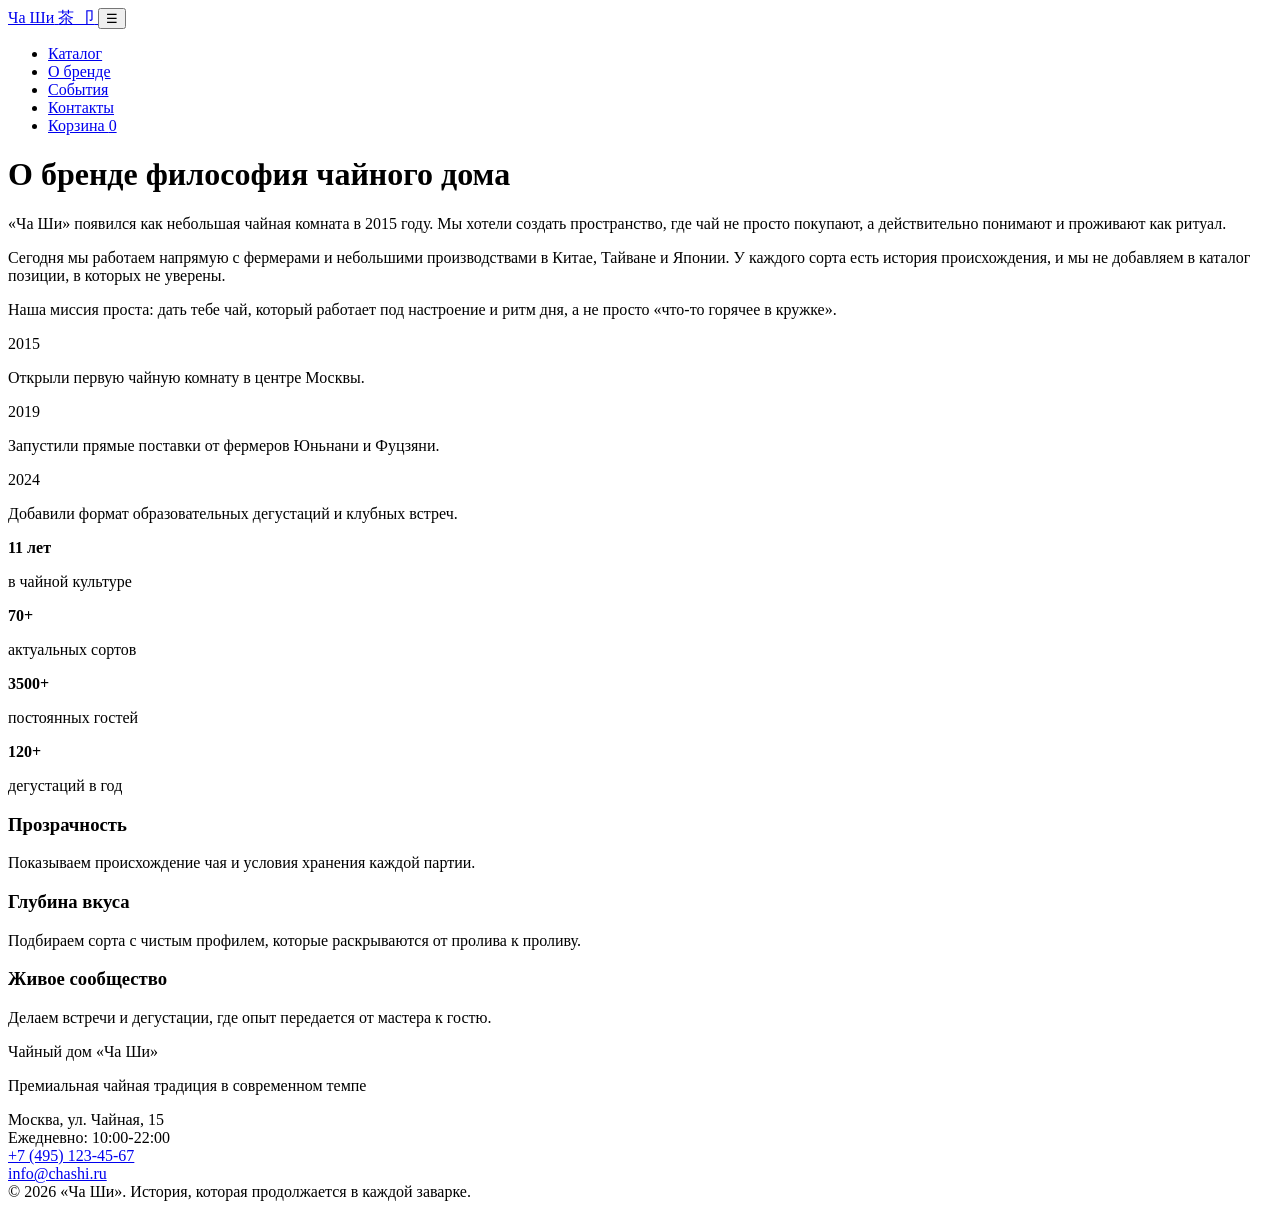
==== about.html @ 5fd5b5be "Add files via upload" ====
<!DOCTYPE html>
<html lang="ru">
<head>
    <meta charset="UTF-8">
    <meta name="viewport" content="width=device-width, initial-scale=1.0">
    <title>О бренде — Ча Ши</title>
    <meta name="description" content="История и философия чайного дома Ча Ши: прямые поставки, уважение к традициям и внимание к качеству.">
    <meta name="theme-color" content="#2f2119">
    <link rel="preconnect" href="https://fonts.googleapis.com">
    <link rel="preconnect" href="https://fonts.gstatic.com" crossorigin>
    <link href="https://fonts.googleapis.com/css2?family=Cormorant+Garamond:wght@500;600;700&family=Manrope:wght@400;500;600;700;800&family=Noto+Serif+SC:wght@500;700&display=swap" rel="stylesheet">
    <link rel="stylesheet" href="css/style.css">
</head>
<body>
    <header class="site-header">
        <div class="header-container">
            <a href="index.html" class="logo" aria-label="Ча Ши — главная">
                <span class="logo-main">Ча Ши</span>
                <span class="logo-chinese">茶 卩</span>
            </a>
            <button class="mobile-toggle" aria-label="Открыть меню" aria-expanded="false" aria-controls="primary-nav">☰</button>
            <nav class="nav-menu" id="primary-nav">
                <ul>
                    <li><a href="catalog.html">Каталог</a></li>
                    <li><a href="about.html" class="active">О бренде</a></li>
                    <li><a href="events.html">События</a></li>
                    <li><a href="contacts.html">Контакты</a></li>
                    <li><a href="cart.html" class="cart-link" aria-label="Перейти в корзину">Корзина <span class="cart-count">0</span></a></li>
                </ul>
            </nav>
        </div>
    </header>

    <main class="about-main">
        <h1 class="section-title">О бренде <span>философия чайного дома</span></h1>

        <div class="about-content">
            <section class="about-text">
                <p>«Ча Ши» появился как небольшая чайная комната в 2015 году. Мы хотели создать пространство, где чай не просто покупают, а действительно понимают и проживают как ритуал.</p>
                <p>Сегодня мы работаем напрямую с фермерами и небольшими производствами в Китае, Тайване и Японии. У каждого сорта есть история происхождения, и мы не добавляем в каталог позиции, в которых не уверены.</p>
                <p>Наша миссия проста: дать тебе чай, который работает под настроение и ритм дня, а не просто «что-то горячее в кружке».</p>

                <div class="timeline" aria-label="Ключевые этапы развития">
                    <article class="timeline-item">
                        <div class="timeline-year">2015</div>
                        <p>Открыли первую чайную комнату в центре Москвы.</p>
                    </article>
                    <article class="timeline-item">
                        <div class="timeline-year">2019</div>
                        <p>Запустили прямые поставки от фермеров Юньнани и Фуцзяни.</p>
                    </article>
                    <article class="timeline-item">
                        <div class="timeline-year">2024</div>
                        <p>Добавили формат образовательных дегустаций и клубных встреч.</p>
                    </article>
                </div>
            </section>

            <aside class="about-side">
                <div class="about-image" role="img" aria-label="Атмосфера чайного дома"></div>
                <div class="about-stats">
                    <article class="stat-card">
                        <strong>11 лет</strong>
                        <p>в чайной культуре</p>
                    </article>
                    <article class="stat-card">
                        <strong>70+</strong>
                        <p>актуальных сортов</p>
                    </article>
                    <article class="stat-card">
                        <strong>3500+</strong>
                        <p>постоянных гостей</p>
                    </article>
                    <article class="stat-card">
                        <strong>120+</strong>
                        <p>дегустаций в год</p>
                    </article>
                </div>
            </aside>
        </div>

        <section class="values-grid" aria-label="Ценности бренда">
            <article class="value-card">
                <h3>Прозрачность</h3>
                <p>Показываем происхождение чая и условия хранения каждой партии.</p>
            </article>
            <article class="value-card">
                <h3>Глубина вкуса</h3>
                <p>Подбираем сорта с чистым профилем, которые раскрываются от пролива к проливу.</p>
            </article>
            <article class="value-card">
                <h3>Живое сообщество</h3>
                <p>Делаем встречи и дегустации, где опыт передается от мастера к гостю.</p>
            </article>
        </section>
    </main>

    <footer class="site-footer">
        <div class="footer-grid">
            <div>
                <div class="footer-brand">Чайный дом «Ча Ши»</div>
                <p class="footer-item">Премиальная чайная традиция в современном темпе</p>
            </div>
            <div>
                <div class="footer-item">Москва, ул. Чайная, 15</div>
                <div class="footer-item">Ежедневно: 10:00-22:00</div>
            </div>
            <div>
                <div class="footer-item"><a href="tel:+74951234567">+7 (495) 123-45-67</a></div>
                <div class="footer-item"><a href="mailto:info@chashi.ru">info@chashi.ru</a></div>
            </div>
        </div>
        <div class="footer-bottom">© 2026 «Ча Ши». История, которая продолжается в каждой заварке.</div>
    </footer>

    <script src="js/main.js"></script>
</body>
</html>
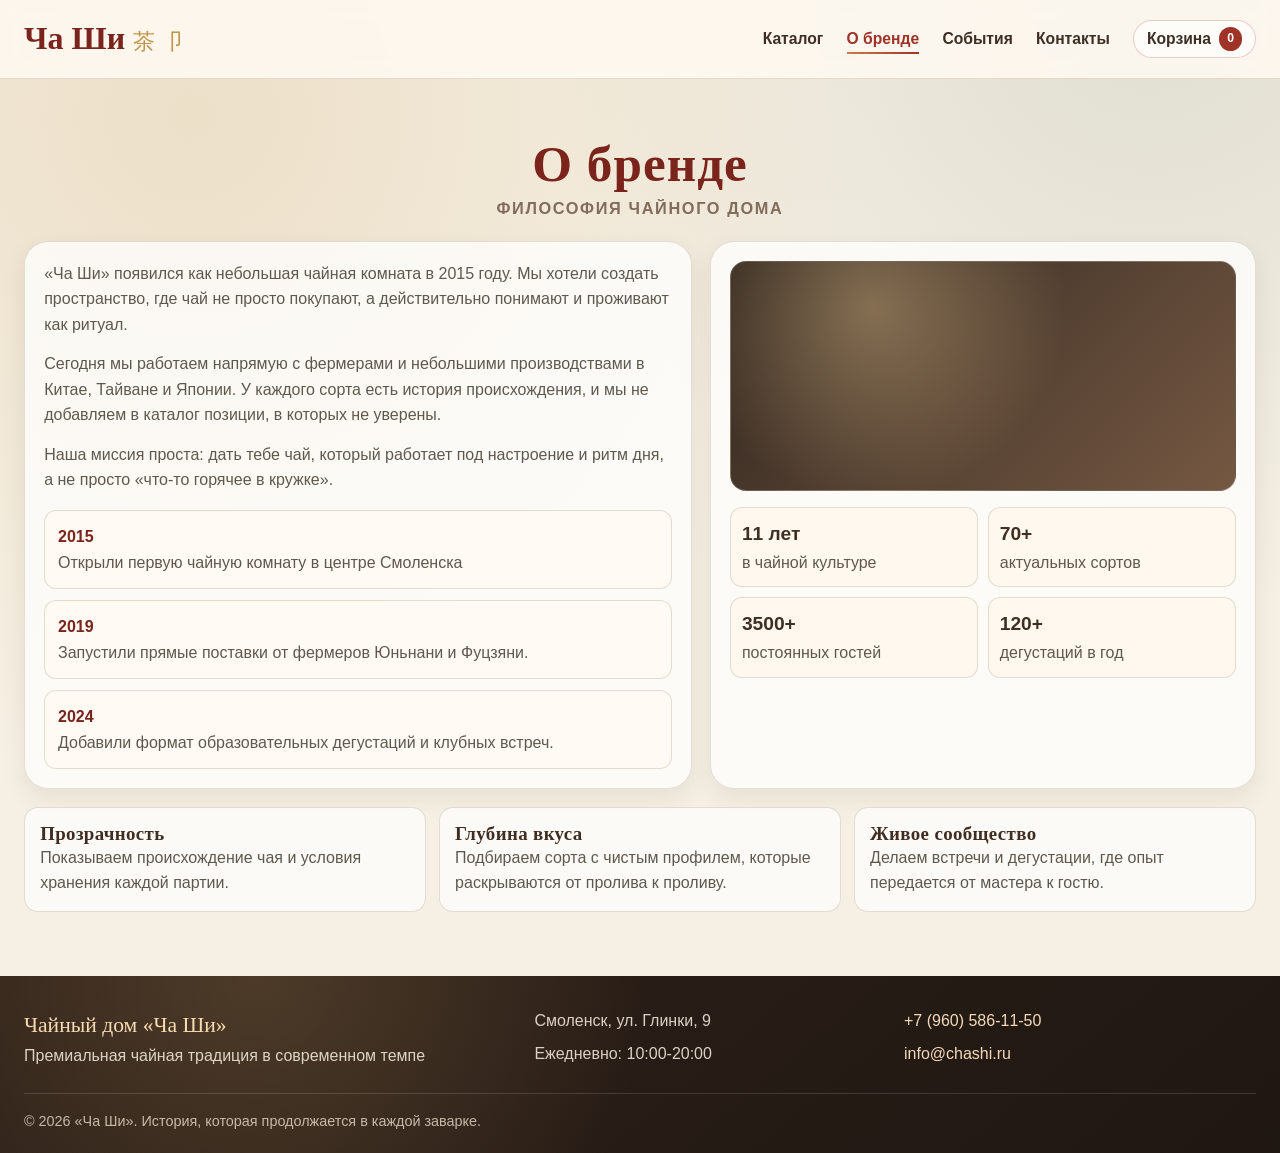
==== commit 75ae56df: "Update about.html" ====
--- a/about.html
+++ b/about.html
@@ -43,7 +43,7 @@
                 <div class="timeline" aria-label="Ключевые этапы развития">
                     <article class="timeline-item">
                         <div class="timeline-year">2015</div>
-                        <p>Открыли первую чайную комнату в центре Москвы.</p>
+                        <p>Открыли первую чайную комнату в центре Смоленска</p>
                     </article>
                     <article class="timeline-item">
                         <div class="timeline-year">2019</div>
@@ -102,11 +102,11 @@
                 <p class="footer-item">Премиальная чайная традиция в современном темпе</p>
             </div>
             <div>
-                <div class="footer-item">Москва, ул. Чайная, 15</div>
-                <div class="footer-item">Ежедневно: 10:00-22:00</div>
+                <div class="footer-item">Смоленск, ул. Глинки, 9</div>
+                <div class="footer-item">Ежедневно: 10:00-20:00</div>
             </div>
             <div>
-                <div class="footer-item"><a href="tel:+74951234567">+7 (495) 123-45-67</a></div>
+                <div class="footer-item"><a href="tel:+74951234567">+7 (960) 586-11-50</a></div>
                 <div class="footer-item"><a href="mailto:info@chashi.ru">info@chashi.ru</a></div>
             </div>
         </div>
--- a/css/style.css
+++ b/css/style.css
@@ -0,0 +1,1316 @@
+/* ===== Premium UI refresh for Cha Shi ===== */
+* {
+    margin: 0;
+    padding: 0;
+    box-sizing: border-box;
+}
+
+:root {
+    --bg: #f6f0e4;
+    --surface: #fffaf2;
+    --surface-soft: #f2e7d5;
+    --ink: #201b15;
+    --ink-muted: #5f584f;
+    --accent: #9f3328;
+    --accent-strong: #7a241c;
+    --accent-soft: #cc7d48;
+    --olive: #436249;
+    --gold: #bd8e40;
+    --line: rgba(62, 44, 29, 0.14);
+    --shadow-sm: 0 10px 24px rgba(47, 33, 23, 0.08);
+    --shadow-md: 0 20px 46px rgba(44, 30, 21, 0.14);
+    --radius-md: 16px;
+    --radius-lg: 24px;
+    --font-sans: "Manrope", "Segoe UI", sans-serif;
+    --font-serif: "Cormorant Garamond", "Times New Roman", serif;
+    --font-accent: "Noto Serif SC", serif;
+    --transition: 220ms ease;
+}
+
+html {
+    scroll-behavior: smooth;
+}
+
+body {
+    min-height: 100vh;
+    display: flex;
+    flex-direction: column;
+    font-family: var(--font-sans);
+    line-height: 1.6;
+    color: var(--ink);
+    background:
+        radial-gradient(circle at 15% 10%, rgba(188, 142, 64, 0.17) 0, transparent 45%),
+        radial-gradient(circle at 90% 0, rgba(67, 98, 73, 0.12) 0, transparent 38%),
+        var(--bg);
+}
+
+main {
+    width: min(1240px, 100% - 3rem);
+    margin: 0 auto;
+    padding: 2.2rem 0 4rem;
+}
+
+a {
+    color: inherit;
+    text-decoration: none;
+}
+
+img {
+    max-width: 100%;
+}
+
+h1,
+h2,
+h3,
+h4 {
+    font-family: var(--font-serif);
+    letter-spacing: 0.02em;
+    line-height: 1.15;
+}
+
+p {
+    color: var(--ink-muted);
+}
+
+:focus-visible {
+    outline: 2px solid var(--accent-soft);
+    outline-offset: 3px;
+}
+
+.sr-only {
+    position: absolute;
+    width: 1px;
+    height: 1px;
+    padding: 0;
+    margin: -1px;
+    overflow: hidden;
+    clip: rect(0, 0, 0, 0);
+    white-space: nowrap;
+    border: 0;
+}
+
+/* ---------- HEADER ---------- */
+.site-header {
+    position: sticky;
+    top: 0;
+    z-index: 40;
+    backdrop-filter: blur(10px);
+    background: rgba(255, 250, 242, 0.86);
+    border-bottom: 1px solid rgba(120, 80, 53, 0.18);
+}
+
+.header-container {
+    width: min(1240px, calc(100% - 3rem));
+    margin: 0 auto;
+    min-height: 78px;
+    display: flex;
+    align-items: center;
+    justify-content: space-between;
+    gap: 1rem;
+}
+
+.logo {
+    display: inline-flex;
+    align-items: baseline;
+    gap: 0.5rem;
+    white-space: nowrap;
+}
+
+.logo-main {
+    font-family: var(--font-serif);
+    font-size: clamp(1.5rem, 2.8vw, 2rem);
+    font-weight: 700;
+    color: var(--accent-strong);
+}
+
+.logo-chinese {
+    font-family: var(--font-accent);
+    font-size: clamp(1.05rem, 2.2vw, 1.35rem);
+    color: var(--gold);
+    opacity: 0.94;
+}
+
+.nav-menu ul {
+    list-style: none;
+    display: flex;
+    align-items: center;
+    gap: 1.45rem;
+}
+
+.nav-menu a {
+    font-weight: 600;
+    font-size: 0.98rem;
+    color: #3d2f26;
+    position: relative;
+    transition: color var(--transition);
+}
+
+.nav-menu a::after {
+    content: "";
+    position: absolute;
+    left: 0;
+    bottom: -0.45rem;
+    width: 100%;
+    height: 2px;
+    transform: scaleX(0);
+    transform-origin: left;
+    background: linear-gradient(120deg, var(--accent-soft), var(--accent));
+    transition: transform var(--transition);
+}
+
+.nav-menu a:hover,
+.nav-menu a.active {
+    color: var(--accent);
+}
+
+.nav-menu a:hover::after,
+.nav-menu a.active::after {
+    transform: scaleX(1);
+}
+
+.cart-link {
+    display: inline-flex;
+    align-items: center;
+    gap: 0.5rem;
+    padding: 0.36rem 0.8rem;
+    border-radius: 999px;
+    border: 1px solid rgba(159, 51, 40, 0.24);
+    background: rgba(255, 255, 255, 0.6);
+}
+
+.cart-count {
+    min-width: 1.45rem;
+    height: 1.45rem;
+    border-radius: 999px;
+    display: inline-grid;
+    place-items: center;
+    padding: 0 0.3rem;
+    font-size: 0.76rem;
+    font-weight: 800;
+    color: #fff;
+    background: var(--accent);
+}
+
+.mobile-toggle {
+    display: none;
+    width: 42px;
+    height: 42px;
+    border-radius: 10px;
+    border: 1px solid rgba(159, 51, 40, 0.24);
+    background: #fff;
+    color: var(--accent);
+    font-size: 1.35rem;
+    cursor: pointer;
+}
+
+/* ---------- COMMON COMPONENTS ---------- */
+.section-title {
+    margin: 2.4rem 0 1.4rem;
+    text-align: center;
+    color: var(--accent-strong);
+    font-size: clamp(2rem, 4.2vw, 3.2rem);
+}
+
+.section-title span {
+    margin-top: 0.35rem;
+    display: block;
+    font-family: var(--font-sans);
+    font-size: clamp(0.92rem, 1.4vw, 1.02rem);
+    letter-spacing: 0.1em;
+    text-transform: uppercase;
+    color: #826c5d;
+}
+
+.section-title.left {
+    text-align: left;
+}
+
+.animate-fade {
+    animation: float-in 0.35s ease;
+}
+
+.btn,
+.btn-outline,
+.btn-small,
+.btn-ghost {
+    border: none;
+    cursor: pointer;
+    font-family: inherit;
+    font-weight: 700;
+    transition: transform var(--transition), box-shadow var(--transition), background-color var(--transition), color var(--transition), border-color var(--transition);
+}
+
+.btn {
+    display: inline-flex;
+    align-items: center;
+    justify-content: center;
+    gap: 0.5rem;
+    padding: 0.78rem 1.5rem;
+    border-radius: 999px;
+    color: #fff;
+    background: linear-gradient(130deg, var(--accent), #b84a2f);
+    box-shadow: 0 14px 28px rgba(138, 47, 34, 0.3);
+}
+
+.btn:hover {
+    transform: translateY(-2px);
+    box-shadow: 0 18px 30px rgba(138, 47, 34, 0.35);
+}
+
+.btn-outline {
+    display: inline-flex;
+    align-items: center;
+    justify-content: center;
+    padding: 0.72rem 1.3rem;
+    border-radius: 999px;
+    border: 1px solid rgba(125, 72, 38, 0.4);
+    color: #4e392a;
+    background: rgba(255, 255, 255, 0.62);
+}
+
+.btn-outline:hover {
+    background: rgba(255, 255, 255, 0.95);
+    border-color: rgba(125, 72, 38, 0.7);
+}
+
+.btn-small {
+    display: inline-flex;
+    align-items: center;
+    justify-content: center;
+    width: 100%;
+    border-radius: 12px;
+    padding: 0.68rem 0.95rem;
+    font-size: 0.93rem;
+    color: #fff;
+    background: linear-gradient(130deg, var(--olive), #5f7e63);
+    box-shadow: 0 9px 16px rgba(55, 84, 60, 0.25);
+}
+
+.btn-small:hover {
+    transform: translateY(-1px);
+}
+
+.btn-ghost {
+    padding: 0.65rem 1rem;
+    border-radius: 10px;
+    color: #654832;
+    background: rgba(255, 255, 255, 0.45);
+    border: 1px solid rgba(101, 72, 50, 0.2);
+}
+
+.btn-ghost:hover {
+    background: rgba(255, 255, 255, 0.85);
+}
+
+.price {
+    color: var(--accent-strong);
+    font-weight: 800;
+    font-size: 1.24rem;
+    margin: 0.6rem 0 0.85rem;
+}
+
+.card-grid {
+    display: grid;
+    grid-template-columns: repeat(4, minmax(0, 1fr));
+    gap: 1.35rem;
+    margin-top: 1.2rem;
+}
+
+.card {
+    background: linear-gradient(180deg, rgba(255, 255, 255, 0.9), rgba(255, 251, 243, 0.86));
+    border: 1px solid rgba(148, 115, 84, 0.16);
+    border-radius: var(--radius-md);
+    box-shadow: var(--shadow-sm);
+    overflow: hidden;
+    transition: transform var(--transition), box-shadow var(--transition);
+}
+
+.card:hover {
+    transform: translateY(-4px);
+    box-shadow: var(--shadow-md);
+}
+
+.card-img {
+    min-height: 180px;
+    position: relative;
+    background-size: cover;
+    background-position: center;
+}
+
+.card-img::before {
+    content: "";
+    position: absolute;
+    inset: 0;
+    background: linear-gradient(to top, rgba(27, 18, 12, 0.28), transparent 56%);
+}
+
+.card-content {
+    padding: 1rem;
+}
+
+.card-content h3 {
+    font-size: 1.27rem;
+}
+
+.card-content p {
+    margin-top: 0.35rem;
+    font-size: 0.96rem;
+}
+
+.card-link {
+    margin-bottom: 0.65rem;
+    display: inline-block;
+    font-size: 0.88rem;
+    font-weight: 700;
+    color: #6f563f;
+}
+
+.card-link:hover {
+    color: var(--accent);
+}
+
+.tea-puer {
+    background-image:
+        radial-gradient(circle at 24% 20%, rgba(203, 153, 88, 0.32), transparent 44%),
+        linear-gradient(140deg, #4a2d21, #6d4331 58%, #2f1b13);
+}
+
+.tea-oolong {
+    background-image:
+        radial-gradient(circle at 75% 16%, rgba(240, 186, 107, 0.35), transparent 44%),
+        linear-gradient(135deg, #31493d, #52715b 50%, #2b3f35);
+}
+
+.tea-green {
+    background-image:
+        radial-gradient(circle at 22% 14%, rgba(234, 217, 137, 0.32), transparent 48%),
+        linear-gradient(130deg, #38503d, #628359 54%, #2b3f31);
+}
+
+.tea-red {
+    background-image:
+        radial-gradient(circle at 76% 12%, rgba(246, 184, 142, 0.3), transparent 42%),
+        linear-gradient(132deg, #6f2c1f, #8f4430 56%, #4f1d15);
+}
+
+.tea-white {
+    background-image:
+        radial-gradient(circle at 40% 12%, rgba(255, 255, 255, 0.58), transparent 50%),
+        linear-gradient(135deg, #7b6f63, #a29588 56%, #5b5148);
+}
+
+.tea-jasmine {
+    background-image:
+        radial-gradient(circle at 72% 12%, rgba(255, 230, 170, 0.44), transparent 48%),
+        linear-gradient(132deg, #4d5d2f, #7f9151 54%, #384421);
+}
+
+.tea-set {
+    background-image:
+        radial-gradient(circle at 18% 14%, rgba(227, 190, 142, 0.32), transparent 46%),
+        linear-gradient(142deg, #5d4733, #8f7353 58%, #3f2f20);
+}
+
+.tea-ceremony {
+    background-image:
+        radial-gradient(circle at 24% 15%, rgba(214, 164, 89, 0.28), transparent 52%),
+        linear-gradient(135deg, #3a3028, #695545 58%, #2d241f);
+}
+
+.info-section {
+    margin-top: 2.8rem;
+}
+
+.info-container {
+    display: grid;
+    grid-template-columns: 1.5fr 1fr;
+    gap: 1.3rem;
+}
+
+.info-block {
+    background: linear-gradient(180deg, rgba(255, 255, 255, 0.83), rgba(247, 236, 220, 0.82));
+    border-radius: var(--radius-md);
+    padding: 1.35rem;
+    border: 1px solid rgba(146, 109, 78, 0.17);
+    box-shadow: var(--shadow-sm);
+}
+
+.info-block .section-title {
+    margin-top: 0;
+    margin-bottom: 0.9rem;
+    font-size: clamp(1.6rem, 3vw, 2.2rem);
+}
+
+.event-list {
+    list-style: none;
+    display: grid;
+    gap: 0.8rem;
+}
+
+.event-item {
+    display: grid;
+    gap: 0.28rem;
+    border-bottom: 1px solid rgba(120, 88, 64, 0.18);
+    padding-bottom: 0.75rem;
+}
+
+.event-item:last-child {
+    border-bottom: none;
+    padding-bottom: 0;
+}
+
+.event-time {
+    font-weight: 700;
+    color: #423023;
+}
+
+.form-group {
+    margin-top: 0.7rem;
+}
+
+label {
+    display: block;
+    margin-bottom: 0.4rem;
+    font-weight: 600;
+    color: #4c3a2b;
+}
+
+input,
+textarea,
+select {
+    width: 100%;
+    border: 1px solid rgba(115, 88, 59, 0.25);
+    border-radius: 10px;
+    background: rgba(255, 255, 255, 0.78);
+    padding: 0.74rem 0.9rem;
+    font: inherit;
+    color: var(--ink);
+}
+
+textarea {
+    resize: vertical;
+    min-height: 120px;
+}
+
+.trust-strip {
+    margin-top: 2.5rem;
+    display: grid;
+    grid-template-columns: repeat(3, minmax(0, 1fr));
+    gap: 1rem;
+}
+
+.trust-item {
+    background: rgba(255, 255, 255, 0.65);
+    border: 1px solid rgba(132, 102, 75, 0.22);
+    border-radius: 14px;
+    padding: 1rem;
+    box-shadow: var(--shadow-sm);
+}
+
+.trust-item strong {
+    display: block;
+    font-size: 1.05rem;
+    color: #3e2f24;
+    margin-bottom: 0.25rem;
+}
+
+/* ---------- HERO ---------- */
+.hero {
+    margin-top: 0.3rem;
+    min-height: min(78vh, 680px);
+    border-radius: var(--radius-lg);
+    padding: clamp(1.4rem, 2vw, 2.2rem);
+    display: grid;
+    align-items: end;
+    position: relative;
+    overflow: hidden;
+    border: 1px solid rgba(120, 80, 53, 0.2);
+    background:
+        radial-gradient(circle at 12% 10%, rgba(248, 213, 145, 0.38) 0, transparent 38%),
+        radial-gradient(circle at 85% 4%, rgba(107, 145, 112, 0.24) 0, transparent 34%),
+        linear-gradient(125deg, #2f241d, #4d3528 45%, #6a4c36 100%);
+    box-shadow: var(--shadow-md);
+}
+
+.hero::after {
+    content: "";
+    position: absolute;
+    inset: 0;
+    background:
+        linear-gradient(to top, rgba(14, 10, 8, 0.62), rgba(20, 15, 11, 0.08) 58%),
+        repeating-linear-gradient(45deg, rgba(255, 255, 255, 0.035) 0 10px, transparent 10px 20px);
+    pointer-events: none;
+}
+
+.hero-content {
+    max-width: 680px;
+    position: relative;
+    z-index: 1;
+    color: #fff9f3;
+}
+
+.hero-kicker {
+    display: inline-flex;
+    border-radius: 999px;
+    border: 1px solid rgba(245, 219, 184, 0.45);
+    background: rgba(245, 219, 184, 0.15);
+    color: #ffe4b8;
+    padding: 0.35rem 0.8rem;
+    font-size: 0.83rem;
+    letter-spacing: 0.08em;
+    text-transform: uppercase;
+    font-weight: 700;
+}
+
+.hero h1 {
+    margin-top: 1rem;
+    font-size: clamp(2.25rem, 5.8vw, 4.35rem);
+}
+
+.hero p {
+    margin-top: 0.9rem;
+    font-size: clamp(1rem, 1.8vw, 1.2rem);
+    color: rgba(255, 243, 228, 0.92);
+    max-width: 60ch;
+}
+
+.hero-actions {
+    margin-top: 1.6rem;
+    display: flex;
+    flex-wrap: wrap;
+    gap: 0.75rem;
+}
+
+.hero-meta {
+    margin-top: 1.4rem;
+    display: flex;
+    flex-wrap: wrap;
+    gap: 0.65rem;
+}
+
+.hero-stat {
+    border-radius: 999px;
+    border: 1px solid rgba(255, 214, 168, 0.3);
+    background: rgba(255, 214, 168, 0.13);
+    padding: 0.42rem 0.78rem;
+    font-size: 0.86rem;
+}
+
+/* ---------- CATALOG ---------- */
+.catalog-main {
+    padding-top: 1.4rem;
+}
+
+.catalog-hero {
+    background: linear-gradient(160deg, rgba(66, 47, 33, 0.9), rgba(91, 64, 45, 0.84));
+    color: #fff;
+    border-radius: 20px;
+    border: 1px solid rgba(255, 231, 204, 0.24);
+    padding: 1.4rem;
+}
+
+.catalog-hero p {
+    color: rgba(255, 242, 225, 0.85);
+    max-width: 60ch;
+}
+
+.catalog-hero h1 {
+    font-size: clamp(2rem, 4vw, 3rem);
+}
+
+.catalog-layout {
+    margin-top: 1.4rem;
+    display: grid;
+    grid-template-columns: 300px 1fr;
+    gap: 1.2rem;
+}
+
+.filters {
+    padding: 1.15rem;
+    border-radius: var(--radius-md);
+    border: 1px solid rgba(132, 104, 74, 0.2);
+    background: rgba(255, 255, 255, 0.75);
+    box-shadow: var(--shadow-sm);
+    align-self: start;
+    position: sticky;
+    top: 92px;
+}
+
+.filters h3 {
+    margin: 0.8rem 0 0.45rem;
+    font-size: 1.2rem;
+    color: #453323;
+}
+
+.filter-option {
+    display: flex;
+    gap: 0.55rem;
+    align-items: center;
+    margin-bottom: 0.35rem;
+    font-size: 0.94rem;
+}
+
+.filter-option input {
+    width: auto;
+}
+
+.range-output {
+    display: inline-block;
+    margin-top: 0.4rem;
+    padding: 0.2rem 0.55rem;
+    border-radius: 999px;
+    background: rgba(101, 72, 50, 0.08);
+    color: #5e4937;
+    font-size: 0.88rem;
+    font-weight: 700;
+}
+
+.catalog-results {
+    margin-bottom: 0.75rem;
+    color: #5f4a39;
+    font-size: 0.95rem;
+}
+
+.catalog-grid {
+    display: grid;
+    grid-template-columns: repeat(3, minmax(0, 1fr));
+    gap: 1rem;
+}
+
+.card.hidden {
+    display: none;
+}
+
+/* ---------- PRODUCT ---------- */
+.product-main {
+    padding-top: 1.1rem;
+}
+
+.product-container {
+    display: grid;
+    grid-template-columns: 1.05fr 1fr;
+    gap: 1.4rem;
+    align-items: start;
+}
+
+.product-gallery {
+    background: rgba(255, 255, 255, 0.72);
+    border-radius: var(--radius-lg);
+    border: 1px solid rgba(131, 102, 75, 0.18);
+    padding: 1rem;
+    box-shadow: var(--shadow-sm);
+}
+
+.main-image {
+    min-height: 430px;
+    border-radius: 18px;
+    border: 1px solid rgba(255, 255, 255, 0.28);
+    box-shadow: inset 0 0 0 1px rgba(255, 255, 255, 0.2);
+}
+
+.product-image-puer {
+    background-image:
+        radial-gradient(circle at 25% 20%, rgba(216, 176, 119, 0.33), transparent 44%),
+        radial-gradient(circle at 75% 80%, rgba(70, 31, 20, 0.4), transparent 48%),
+        linear-gradient(135deg, #2f1e15, #643f2d 58%, #3c2519);
+}
+
+.product-image-brew {
+    background-image:
+        radial-gradient(circle at 35% 25%, rgba(255, 218, 168, 0.42), transparent 44%),
+        linear-gradient(130deg, #483525, #7b5438 54%, #2f2117);
+}
+
+.product-image-leaf {
+    background-image:
+        radial-gradient(circle at 72% 20%, rgba(240, 211, 139, 0.36), transparent 46%),
+        linear-gradient(130deg, #314538, #5f7a5e 56%, #24362a);
+}
+
+.thumbnail-list {
+    margin-top: 0.8rem;
+    display: grid;
+    grid-template-columns: repeat(3, minmax(0, 1fr));
+    gap: 0.6rem;
+}
+
+.thumbnail-btn {
+    min-height: 72px;
+    border-radius: 10px;
+    border: 1px solid rgba(105, 77, 52, 0.22);
+    background-size: cover;
+    background-position: center;
+    cursor: pointer;
+    opacity: 0.72;
+    transition: opacity var(--transition), transform var(--transition), border-color var(--transition);
+}
+
+.thumbnail-btn.active {
+    opacity: 1;
+    transform: translateY(-1px);
+    border-color: rgba(159, 51, 40, 0.65);
+}
+
+.product-info {
+    background: rgba(255, 255, 255, 0.72);
+    border-radius: var(--radius-lg);
+    border: 1px solid rgba(131, 102, 75, 0.18);
+    padding: 1.1rem;
+    box-shadow: var(--shadow-sm);
+}
+
+.product-info h1 {
+    font-size: clamp(2rem, 4vw, 2.85rem);
+    color: var(--accent-strong);
+}
+
+.product-subtitle {
+    margin-top: 0.45rem;
+    color: #5d4e3a;
+    letter-spacing: 0.06em;
+    text-transform: uppercase;
+    font-size: 0.88rem;
+}
+
+.product-actions {
+    margin-top: 1.2rem;
+    display: flex;
+    flex-wrap: wrap;
+    gap: 0.62rem;
+}
+
+.product-specs {
+    margin-top: 1.2rem;
+    border-top: 1px solid rgba(125, 95, 67, 0.24);
+    padding-top: 1rem;
+}
+
+.feature-list {
+    margin-top: 0.65rem;
+    display: grid;
+    gap: 0.35rem;
+    color: #4f3c2c;
+}
+
+.related-title {
+    margin-top: 2.2rem;
+}
+
+/* ---------- ABOUT ---------- */
+.about-main {
+    padding-top: 1.1rem;
+}
+
+.about-content {
+    display: grid;
+    grid-template-columns: 1.1fr 0.9fr;
+    gap: 1.1rem;
+    align-items: stretch;
+}
+
+.about-text,
+.about-side {
+    border-radius: var(--radius-lg);
+    border: 1px solid rgba(131, 102, 75, 0.2);
+    background: rgba(255, 255, 255, 0.75);
+    box-shadow: var(--shadow-sm);
+    padding: 1.2rem;
+}
+
+.about-text p + p {
+    margin-top: 0.85rem;
+}
+
+.about-image {
+    min-height: 230px;
+    border-radius: 16px;
+    background-image:
+        radial-gradient(circle at 28% 20%, rgba(253, 219, 158, 0.36), transparent 48%),
+        linear-gradient(135deg, #2f241d, #554132 52%, #755842);
+    border: 1px solid rgba(255, 255, 255, 0.18);
+    margin-bottom: 1rem;
+}
+
+.about-stats {
+    display: grid;
+    grid-template-columns: repeat(2, minmax(0, 1fr));
+    gap: 0.6rem;
+}
+
+.stat-card {
+    border-radius: 12px;
+    background: rgba(255, 248, 235, 0.8);
+    border: 1px solid rgba(123, 97, 72, 0.2);
+    padding: 0.7rem;
+}
+
+.stat-card strong {
+    display: block;
+    font-size: 1.2rem;
+    color: #3f2f23;
+}
+
+.values-grid {
+    margin-top: 1.1rem;
+    display: grid;
+    grid-template-columns: repeat(3, minmax(0, 1fr));
+    gap: 0.8rem;
+}
+
+.value-card {
+    border-radius: 14px;
+    background: rgba(255, 255, 255, 0.68);
+    border: 1px solid rgba(128, 98, 69, 0.2);
+    padding: 0.95rem;
+}
+
+.value-card h3 {
+    font-size: 1.18rem;
+    color: #3f2d22;
+}
+
+.timeline {
+    margin-top: 1.1rem;
+    display: grid;
+    gap: 0.7rem;
+}
+
+.timeline-item {
+    padding: 0.8rem;
+    border-radius: 12px;
+    border: 1px solid rgba(124, 95, 68, 0.2);
+    background: rgba(255, 250, 242, 0.76);
+}
+
+.timeline-year {
+    font-weight: 800;
+    color: var(--accent-strong);
+}
+
+/* ---------- EVENTS ---------- */
+.events-main {
+    padding-top: 1.1rem;
+}
+
+.events-layout {
+    display: grid;
+    grid-template-columns: 1.35fr 0.95fr;
+    gap: 1.1rem;
+}
+
+.events-list {
+    display: grid;
+    gap: 0.9rem;
+}
+
+.event-card {
+    padding: 1.1rem;
+    border-radius: var(--radius-md);
+    border: 1px solid rgba(132, 104, 74, 0.2);
+    background: rgba(255, 255, 255, 0.75);
+    box-shadow: var(--shadow-sm);
+}
+
+.event-meta {
+    margin: 0.45rem 0 0.65rem;
+    display: flex;
+    flex-wrap: wrap;
+    gap: 0.45rem;
+}
+
+.event-badge {
+    font-size: 0.8rem;
+    padding: 0.23rem 0.55rem;
+    border-radius: 999px;
+    background: rgba(67, 98, 73, 0.13);
+    color: #3d5842;
+    border: 1px solid rgba(67, 98, 73, 0.3);
+}
+
+.registration-form {
+    padding: 1.1rem;
+    border-radius: var(--radius-md);
+    border: 1px solid rgba(132, 104, 74, 0.2);
+    background: rgba(255, 255, 255, 0.75);
+    box-shadow: var(--shadow-sm);
+    align-self: start;
+    position: sticky;
+    top: 92px;
+}
+
+/* ---------- CONTACTS ---------- */
+.contacts-main {
+    padding-top: 1.1rem;
+}
+
+.contacts-layout {
+    display: grid;
+    grid-template-columns: 0.95fr 1.05fr;
+    gap: 1.1rem;
+}
+
+.contact-details,
+.contact-map {
+    border-radius: var(--radius-lg);
+    border: 1px solid rgba(131, 102, 75, 0.2);
+    background: rgba(255, 255, 255, 0.76);
+    box-shadow: var(--shadow-sm);
+    padding: 1.15rem;
+}
+
+.contact-item {
+    margin-bottom: 0.65rem;
+    color: #4b392a;
+}
+
+.contact-form-block {
+    margin-top: 1.3rem;
+}
+
+.contact-map p {
+    margin-top: 0.9rem;
+}
+
+.map-image {
+    min-height: 290px;
+    border-radius: 16px;
+    border: 1px solid rgba(255, 255, 255, 0.2);
+    background:
+        linear-gradient(120deg, rgba(255, 255, 255, 0.19), rgba(255, 255, 255, 0)),
+        repeating-linear-gradient(45deg, rgba(255, 255, 255, 0.08) 0 10px, rgba(255, 255, 255, 0) 10px 20px),
+        linear-gradient(135deg, #2f3f32, #4f6552 54%, #30473a);
+    display: grid;
+    place-items: center;
+    color: #eff7ea;
+    font-size: 1.05rem;
+    font-weight: 700;
+    text-align: center;
+    padding: 1rem;
+}
+
+/* ---------- CART ---------- */
+.cart-main {
+    padding-top: 1.1rem;
+}
+
+.cart-container {
+    border-radius: var(--radius-lg);
+    border: 1px solid rgba(131, 102, 75, 0.2);
+    background: rgba(255, 255, 255, 0.8);
+    box-shadow: var(--shadow-sm);
+    padding: 1.2rem;
+}
+
+.cart-empty {
+    padding: 1.3rem;
+    border-radius: 14px;
+    background: rgba(255, 250, 240, 0.95);
+    border: 1px dashed rgba(141, 107, 73, 0.4);
+}
+
+.cart-table {
+    width: 100%;
+    border-collapse: collapse;
+}
+
+.cart-table th,
+.cart-table td {
+    padding: 0.75rem 0.45rem;
+    border-bottom: 1px solid rgba(126, 96, 66, 0.2);
+    text-align: left;
+    font-size: 0.95rem;
+}
+
+.cart-table th {
+    color: #5e4a38;
+    font-size: 0.87rem;
+    text-transform: uppercase;
+    letter-spacing: 0.06em;
+}
+
+.qty-control {
+    display: inline-flex;
+    align-items: center;
+    border-radius: 999px;
+    border: 1px solid rgba(122, 89, 58, 0.26);
+    overflow: hidden;
+}
+
+.qty-control button {
+    border: none;
+    background: rgba(255, 255, 255, 0.88);
+    width: 31px;
+    height: 31px;
+    font-size: 1rem;
+    cursor: pointer;
+}
+
+.qty-control span {
+    min-width: 32px;
+    text-align: center;
+    font-weight: 700;
+    color: #473628;
+}
+
+.cart-action {
+    border: none;
+    background: transparent;
+    color: var(--accent-strong);
+    font-weight: 700;
+    cursor: pointer;
+}
+
+.cart-summary {
+    margin-top: 1.1rem;
+    display: flex;
+    align-items: center;
+    justify-content: space-between;
+    gap: 0.8rem;
+    flex-wrap: wrap;
+}
+
+.cart-total-text {
+    font-size: 1.38rem;
+    color: #412f23;
+    font-weight: 700;
+}
+
+/* ---------- FOOTER ---------- */
+.site-footer {
+    margin-top: auto;
+    padding: 2rem 0 1.2rem;
+    background:
+        radial-gradient(circle at 20% 0, rgba(228, 186, 117, 0.18), transparent 38%),
+        linear-gradient(140deg, #2f2119, #1f1712);
+    color: #f4eadf;
+}
+
+.site-footer a {
+    color: #f3d9ba;
+}
+
+.footer-grid {
+    width: min(1240px, calc(100% - 3rem));
+    margin: 0 auto;
+    display: grid;
+    grid-template-columns: 1.4fr 1fr 1fr;
+    gap: 1.1rem;
+}
+
+.footer-brand {
+    font-family: var(--font-serif);
+    font-size: 1.35rem;
+    color: #f8dcb1;
+}
+
+.footer-item {
+    color: rgba(242, 233, 221, 0.88);
+    margin-bottom: 0.48rem;
+}
+
+.footer-bottom {
+    width: min(1240px, calc(100% - 3rem));
+    margin: 1.1rem auto 0;
+    padding-top: 1rem;
+    border-top: 1px solid rgba(255, 255, 255, 0.14);
+    font-size: 0.9rem;
+    color: rgba(241, 228, 210, 0.77);
+}
+
+/* ---------- TOAST ---------- */
+.toast-stack {
+    position: fixed;
+    right: 1rem;
+    bottom: 1rem;
+    z-index: 99;
+    display: grid;
+    gap: 0.55rem;
+}
+
+.toast {
+    min-width: 240px;
+    max-width: 320px;
+    border-radius: 12px;
+    padding: 0.78rem 0.92rem;
+    color: #fffaf1;
+    background: rgba(40, 28, 20, 0.93);
+    border: 1px solid rgba(247, 204, 152, 0.22);
+    box-shadow: var(--shadow-md);
+    animation: float-in 0.28s ease;
+}
+
+@keyframes float-in {
+    from {
+        opacity: 0;
+        transform: translateY(8px);
+    }
+
+    to {
+        opacity: 1;
+        transform: translateY(0);
+    }
+}
+
+/* ---------- RESPONSIVE ---------- */
+@media (max-width: 1140px) {
+    .card-grid {
+        grid-template-columns: repeat(2, minmax(0, 1fr));
+    }
+
+    .catalog-grid {
+        grid-template-columns: repeat(2, minmax(0, 1fr));
+    }
+
+    .values-grid {
+        grid-template-columns: 1fr;
+    }
+}
+
+@media (max-width: 920px) {
+    .mobile-toggle {
+        display: inline-grid;
+        place-items: center;
+    }
+
+    .nav-menu {
+        position: fixed;
+        top: 78px;
+        right: 1rem;
+        left: 1rem;
+        background: rgba(255, 250, 242, 0.98);
+        border: 1px solid rgba(133, 103, 72, 0.22);
+        border-radius: 16px;
+        box-shadow: var(--shadow-md);
+        padding: 0.9rem;
+        transform: translateY(-10px);
+        opacity: 0;
+        pointer-events: none;
+        transition: opacity var(--transition), transform var(--transition);
+    }
+
+    .nav-menu ul {
+        flex-direction: column;
+        align-items: stretch;
+        gap: 0.2rem;
+    }
+
+    .nav-menu a {
+        display: block;
+        padding: 0.7rem 0.55rem;
+        border-radius: 8px;
+    }
+
+    .nav-menu a::after {
+        display: none;
+    }
+
+    .nav-menu a:hover,
+    .nav-menu a.active {
+        background: rgba(159, 51, 40, 0.08);
+    }
+
+    .nav-menu.active {
+        transform: translateY(0);
+        opacity: 1;
+        pointer-events: auto;
+    }
+
+    .hero {
+        min-height: 68vh;
+    }
+
+    .trust-strip,
+    .info-container,
+    .events-layout,
+    .contacts-layout,
+    .about-content,
+    .product-container,
+    .catalog-layout {
+        grid-template-columns: 1fr;
+    }
+
+    .registration-form,
+    .filters {
+        position: static;
+    }
+
+    .footer-grid {
+        grid-template-columns: 1fr 1fr;
+    }
+}
+
+@media (max-width: 680px) {
+    main,
+    .header-container,
+    .footer-grid,
+    .footer-bottom {
+        width: calc(100% - 1.4rem);
+    }
+
+    .hero,
+    .about-text,
+    .about-side,
+    .contact-details,
+    .contact-map,
+    .product-info,
+    .product-gallery,
+    .cart-container,
+    .event-card,
+    .registration-form,
+    .info-block {
+        border-radius: 14px;
+    }
+
+    .hero-actions,
+    .product-actions,
+    .cart-summary {
+        flex-direction: column;
+        align-items: stretch;
+    }
+
+    .btn,
+    .btn-outline,
+    .btn-ghost {
+        width: 100%;
+    }
+
+    .section-title {
+        font-size: clamp(1.8rem, 8vw, 2.35rem);
+    }
+
+    .card-grid,
+    .catalog-grid,
+    .about-stats,
+    .footer-grid {
+        grid-template-columns: 1fr;
+    }
+
+    .cart-table,
+    .cart-table thead,
+    .cart-table tbody,
+    .cart-table tr,
+    .cart-table th,
+    .cart-table td {
+        display: block;
+        width: 100%;
+    }
+
+    .cart-table thead {
+        display: none;
+    }
+
+    .cart-table tr {
+        margin-bottom: 0.8rem;
+        border-bottom: 1px solid rgba(126, 96, 66, 0.2);
+        padding-bottom: 0.8rem;
+    }
+
+    .cart-table td {
+        border-bottom: none;
+        padding: 0.3rem 0;
+    }
+
+    .map-image {
+        min-height: 220px;
+    }
+}
